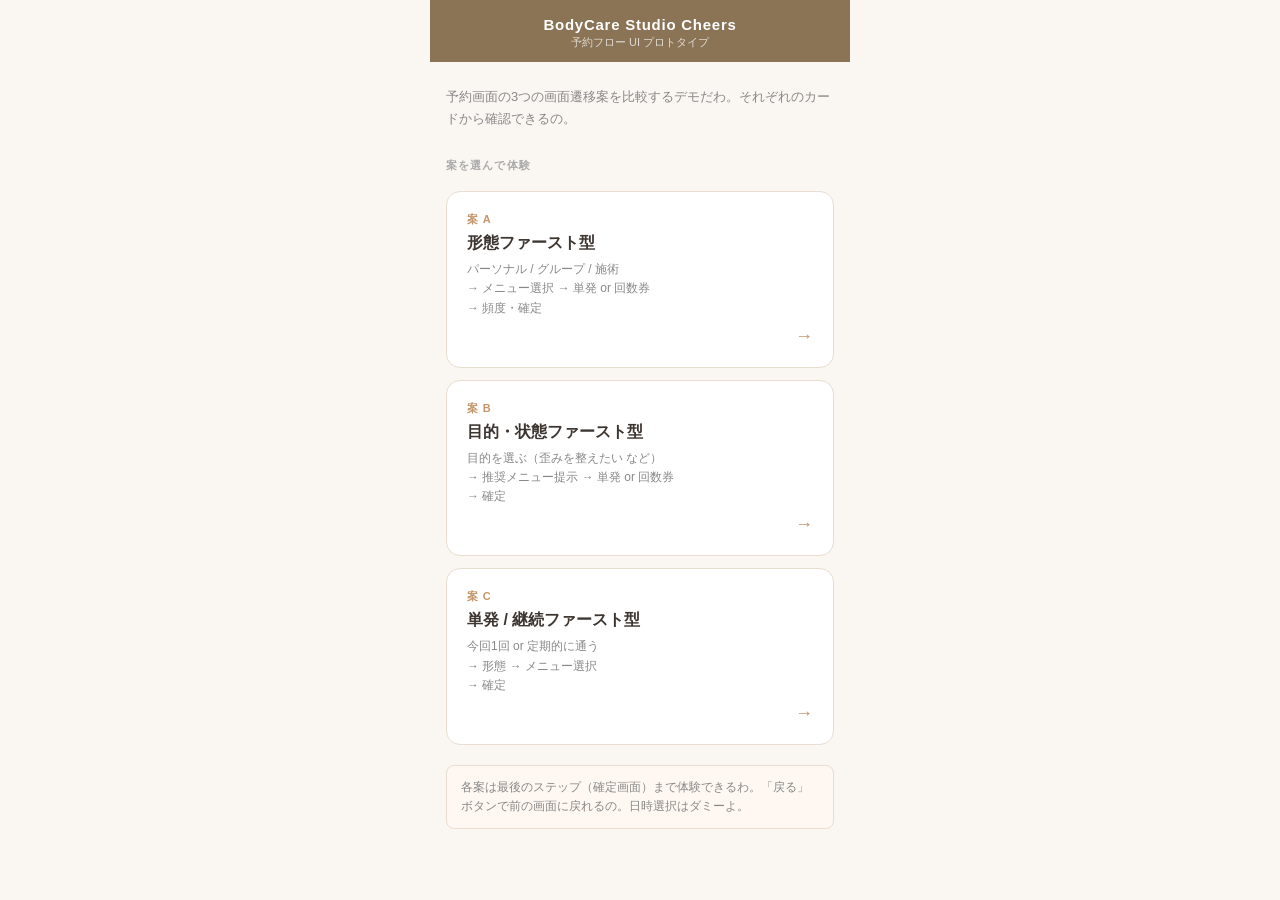
==== index.html @ 17df6237 "feat: 予約フロー UI プロトタイプ 3案を初期実装 案A（形態ファースト）・案B（目的ファースト）・案C（単発/継続ファースト）の 3種類の画面遷移デモを純 HTML+CSS+JS で実装。 " ====
<!DOCTYPE html>
<html lang="ja">
<head>
<meta charset="UTF-8">
<meta name="viewport" content="width=device-width, initial-scale=1.0">
<title>予約フロー比較 | BodyCare Studio Cheers</title>
<link rel="stylesheet" href="style.css">
<style>
  .index-intro {
    font-size: 13px;
    color: #888;
    line-height: 1.7;
    margin-bottom: 4px;
  }
  .section-label {
    font-size: 11px;
    font-weight: 700;
    letter-spacing: 0.1em;
    color: #aaa;
    padding: 12px 0 6px;
  }
</style>
</head>
<body>
<div class="app">
  <div class="header">
    <h1>BodyCare Studio Cheers</h1>
    <div class="subtitle">予約フロー UI プロトタイプ</div>
  </div>

  <div class="screen active" style="padding-top:24px;">
    <p class="index-intro">
      予約画面の3つの画面遷移案を比較するデモだわ。それぞれのカードから確認できるの。
    </p>

    <div class="section-label">案を選んで体験</div>

    <a href="plan-a.html" class="plan-card">
      <div class="plan-label">案 A</div>
      <div class="plan-title">形態ファースト型</div>
      <div class="plan-flow">
        パーソナル / グループ / 施術<br>
        → メニュー選択 → 単発 or 回数券<br>
        → 頻度・確定
      </div>
      <div class="plan-arrow">→</div>
    </a>

    <a href="plan-b.html" class="plan-card">
      <div class="plan-label">案 B</div>
      <div class="plan-title">目的・状態ファースト型</div>
      <div class="plan-flow">
        目的を選ぶ（歪みを整えたい など）<br>
        → 推奨メニュー提示 → 単発 or 回数券<br>
        → 確定
      </div>
      <div class="plan-arrow">→</div>
    </a>

    <a href="plan-c.html" class="plan-card">
      <div class="plan-label">案 C</div>
      <div class="plan-title">単発 / 継続ファースト型</div>
      <div class="plan-flow">
        今回1回 or 定期的に通う<br>
        → 形態 → メニュー選択<br>
        → 確定
      </div>
      <div class="plan-arrow">→</div>
    </a>

    <div class="notice" style="margin-top:8px;">
      各案は最後のステップ（確定画面）まで体験できるわ。「戻る」ボタンで前の画面に戻れるの。日時選択はダミーよ。
    </div>
  </div>
</div>
</body>
</html>
---- style.css ----
/* ===== CSS Custom Properties ===== */
:root {
  --bg:       #FAF7F2;
  --primary:  #8B7355;
  --accent:   #C4956A;
  --text:     #3D3530;
  --card-bg:  #FFFFFF;
  --border:   #E8DDD0;
  --done:     #A8C5A0;
  --danger:   #C97B6B;
  --shadow:   0 2px 8px rgba(61,53,48,0.08);
}

/* ===== Reset ===== */
*, *::before, *::after { box-sizing: border-box; margin: 0; padding: 0; }

body {
  font-family: 'Hiragino Sans', 'Noto Sans JP', sans-serif;
  background: var(--bg);
  color: var(--text);
  min-height: 100vh;
}

/* ===== App Shell ===== */
.app {
  max-width: 420px;
  margin: 0 auto;
  min-height: 100vh;
  display: flex;
  flex-direction: column;
  background: var(--bg);
}

/* ===== Header ===== */
.header {
  background: var(--primary);
  color: #fff;
  padding: 16px 20px 12px;
  text-align: center;
}
.header h1 {
  font-size: 15px;
  font-weight: 600;
  letter-spacing: 0.05em;
}
.header .subtitle {
  font-size: 11px;
  opacity: 0.75;
  margin-top: 2px;
}

/* ===== Step Indicator ===== */
.step-indicator {
  display: flex;
  align-items: center;
  padding: 14px 20px;
  background: #fff;
  border-bottom: 1px solid var(--border);
  gap: 0;
}
.step-dot {
  width: 28px;
  height: 28px;
  border-radius: 50%;
  background: var(--border);
  color: #aaa;
  font-size: 12px;
  font-weight: 700;
  display: flex;
  align-items: center;
  justify-content: center;
  flex-shrink: 0;
  transition: background 0.2s, color 0.2s;
}
.step-dot.active {
  background: var(--accent);
  color: #fff;
}
.step-dot.done {
  background: var(--done);
  color: #fff;
}
.step-line {
  flex: 1;
  height: 2px;
  background: var(--border);
  transition: background 0.2s;
}
.step-line.done {
  background: var(--done);
}

/* ===== Screen / Content ===== */
.screen {
  display: none;
  flex-direction: column;
  flex: 1;
  padding: 20px 16px;
  gap: 12px;
  animation: fadeIn 0.2s ease;
}
.screen.active {
  display: flex;
}
@keyframes fadeIn {
  from { opacity: 0; transform: translateY(6px); }
  to   { opacity: 1; transform: translateY(0); }
}

.screen-title {
  font-size: 16px;
  font-weight: 700;
  color: var(--text);
  margin-bottom: 4px;
}
.screen-sub {
  font-size: 12px;
  color: #888;
  margin-top: -8px;
  margin-bottom: 4px;
}

/* ===== Cards ===== */
.card {
  background: var(--card-bg);
  border: 1.5px solid var(--border);
  border-radius: 12px;
  padding: 16px;
  cursor: pointer;
  transition: border-color 0.15s, box-shadow 0.15s, background 0.15s;
  user-select: none;
  -webkit-tap-highlight-color: transparent;
}
.card:hover, .card:active {
  border-color: var(--accent);
  box-shadow: var(--shadow);
}
.card.selected {
  border-color: var(--accent);
  background: #FFF8F2;
}

.card-title {
  font-size: 14px;
  font-weight: 600;
  color: var(--text);
  line-height: 1.4;
}
.card-desc {
  font-size: 12px;
  color: #888;
  margin-top: 4px;
  line-height: 1.5;
}
.card-icon {
  font-size: 28px;
  margin-bottom: 8px;
  display: block;
}
.card-row {
  display: flex;
  justify-content: space-between;
  align-items: center;
  gap: 8px;
}

/* ===== Price Badge ===== */
.price-badge {
  display: inline-block;
  background: var(--bg);
  border: 1px solid var(--border);
  border-radius: 20px;
  padding: 2px 10px;
  font-size: 13px;
  font-weight: 700;
  color: var(--primary);
  white-space: nowrap;
}
.price-unit {
  font-size: 10px;
  color: #aaa;
  margin-top: 2px;
}

/* ===== Tag ===== */
.tag {
  display: inline-block;
  font-size: 10px;
  padding: 2px 8px;
  border-radius: 20px;
  font-weight: 600;
  letter-spacing: 0.03em;
}
.tag-personal  { background: #F0EBE3; color: var(--primary); }
.tag-group     { background: #E8F0E8; color: #5A7D5A; }
.tag-massage   { background: #F0E8F0; color: #7D5A7D; }
.tag-first     { background: #FFF0E0; color: #C4956A; }

/* ===== Buttons ===== */
.btn-primary {
  display: block;
  width: 100%;
  padding: 16px;
  background: var(--accent);
  color: #fff;
  border: none;
  border-radius: 12px;
  font-size: 15px;
  font-weight: 700;
  cursor: pointer;
  text-align: center;
  transition: background 0.15s, transform 0.1s;
  letter-spacing: 0.05em;
}
.btn-primary:hover  { background: #b5834f; }
.btn-primary:active { transform: scale(0.98); }
.btn-primary:disabled {
  background: var(--border);
  color: #aaa;
  cursor: default;
}

.btn-back {
  display: inline-flex;
  align-items: center;
  gap: 4px;
  background: none;
  border: none;
  color: var(--primary);
  font-size: 13px;
  cursor: pointer;
  padding: 4px 0;
  opacity: 0.8;
}
.btn-back:hover { opacity: 1; }

/* ===== Confirm Box ===== */
.confirm-box {
  background: #fff;
  border: 1.5px solid var(--border);
  border-radius: 12px;
  padding: 16px;
}
.confirm-row {
  display: flex;
  justify-content: space-between;
  padding: 8px 0;
  font-size: 13px;
  border-bottom: 1px solid var(--border);
}
.confirm-row:last-child { border-bottom: none; }
.confirm-label { color: #888; }
.confirm-value { font-weight: 600; color: var(--text); text-align: right; }

/* ===== Notice ===== */
.notice {
  background: #FFF8F2;
  border: 1px solid var(--border);
  border-radius: 8px;
  padding: 12px 14px;
  font-size: 12px;
  color: #888;
  line-height: 1.6;
}

/* ===== Success ===== */
.success-icon {
  font-size: 52px;
  text-align: center;
  display: block;
  margin: 8px 0;
}
.success-title {
  font-size: 18px;
  font-weight: 700;
  text-align: center;
  color: var(--primary);
}
.success-sub {
  font-size: 13px;
  text-align: center;
  color: #888;
  line-height: 1.6;
}

/* ===== Index Page ===== */
.plan-card {
  background: var(--card-bg);
  border: 1.5px solid var(--border);
  border-radius: 14px;
  padding: 20px;
  text-decoration: none;
  color: var(--text);
  display: block;
  transition: border-color 0.15s, box-shadow 0.15s;
}
.plan-card:hover {
  border-color: var(--accent);
  box-shadow: var(--shadow);
}
.plan-card .plan-label {
  font-size: 11px;
  font-weight: 700;
  letter-spacing: 0.08em;
  color: var(--accent);
  margin-bottom: 6px;
}
.plan-card .plan-title {
  font-size: 16px;
  font-weight: 700;
  margin-bottom: 6px;
}
.plan-card .plan-flow {
  font-size: 12px;
  color: #888;
  line-height: 1.6;
}
.plan-card .plan-arrow {
  text-align: right;
  font-size: 18px;
  color: var(--accent);
  margin-top: 8px;
}

/* ===== Spacer ===== */
.spacer { flex: 1; }

/* ===== Frequency Grid ===== */
.freq-grid {
  display: grid;
  grid-template-columns: 1fr 1fr;
  gap: 10px;
}

/* ===== Recommended Badge ===== */
.recommended {
  font-size: 10px;
  font-weight: 700;
  background: var(--accent);
  color: #fff;
  padding: 2px 8px;
  border-radius: 20px;
  margin-left: 6px;
  vertical-align: middle;
}
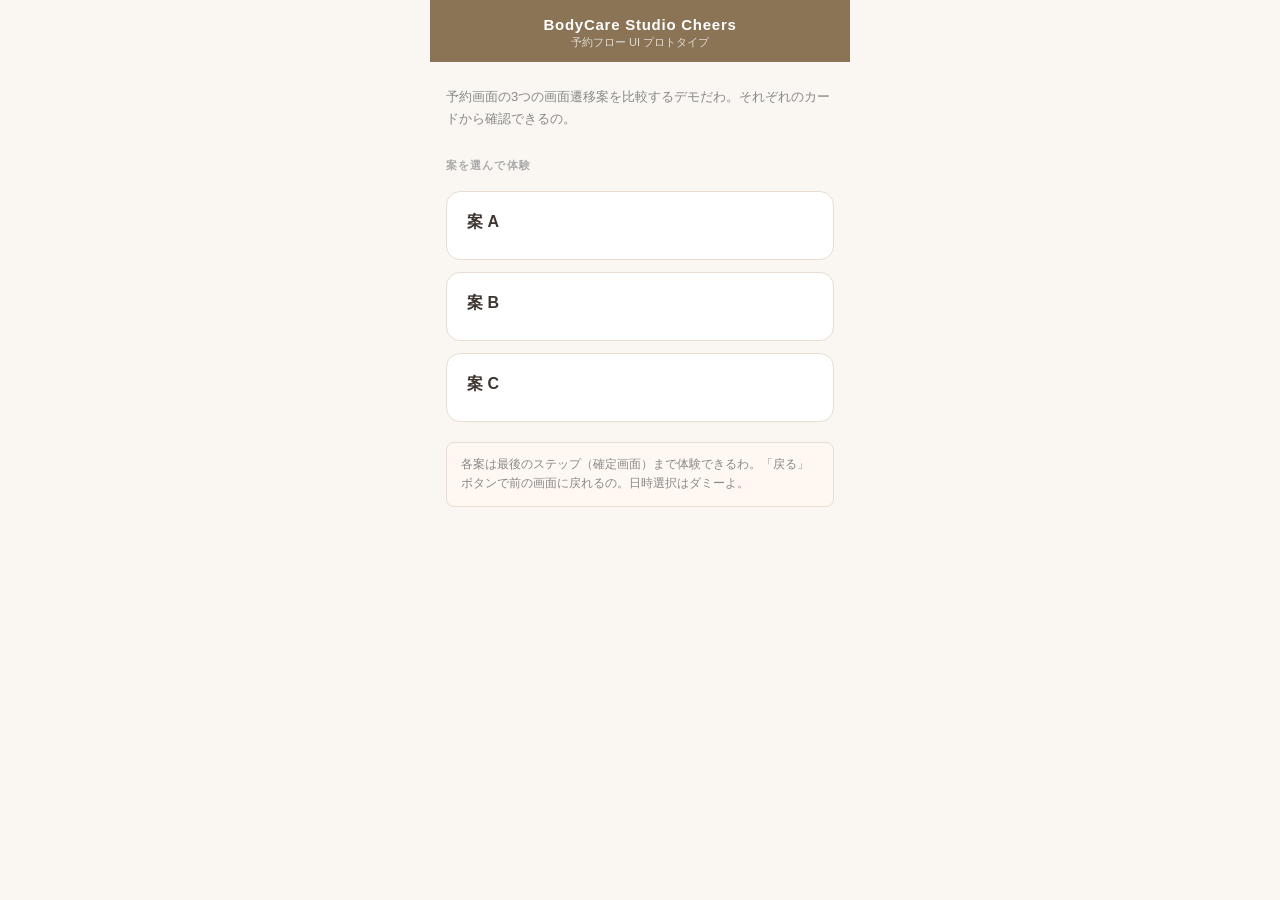
==== commit 8334f120: "feat: indexカードをシンプル化、確定ボタンをstores.jpへの動線に変更 - index.html: 案A/B/Cのカードから説明文を削除しラベルのみに - plan-a/b/c: ヘッ" ====
--- a/index.html
+++ b/index.html
@@ -36,36 +36,15 @@
     <div class="section-label">案を選んで体験</div>
 
     <a href="plan-a.html" class="plan-card">
-      <div class="plan-label">案 A</div>
-      <div class="plan-title">形態ファースト型</div>
-      <div class="plan-flow">
-        パーソナル / グループ / 施術<br>
-        → メニュー選択 → 単発 or 回数券<br>
-        → 頻度・確定
-      </div>
-      <div class="plan-arrow">→</div>
+      <div class="plan-title">案 A</div>
     </a>
 
     <a href="plan-b.html" class="plan-card">
-      <div class="plan-label">案 B</div>
-      <div class="plan-title">目的・状態ファースト型</div>
-      <div class="plan-flow">
-        目的を選ぶ（歪みを整えたい など）<br>
-        → 推奨メニュー提示 → 単発 or 回数券<br>
-        → 確定
-      </div>
-      <div class="plan-arrow">→</div>
+      <div class="plan-title">案 B</div>
     </a>
 
     <a href="plan-c.html" class="plan-card">
-      <div class="plan-label">案 C</div>
-      <div class="plan-title">単発 / 継続ファースト型</div>
-      <div class="plan-flow">
-        今回1回 or 定期的に通う<br>
-        → 形態 → メニュー選択<br>
-        → 確定
-      </div>
-      <div class="plan-arrow">→</div>
+      <div class="plan-title">案 C</div>
     </a>
 
     <div class="notice" style="margin-top:8px;">
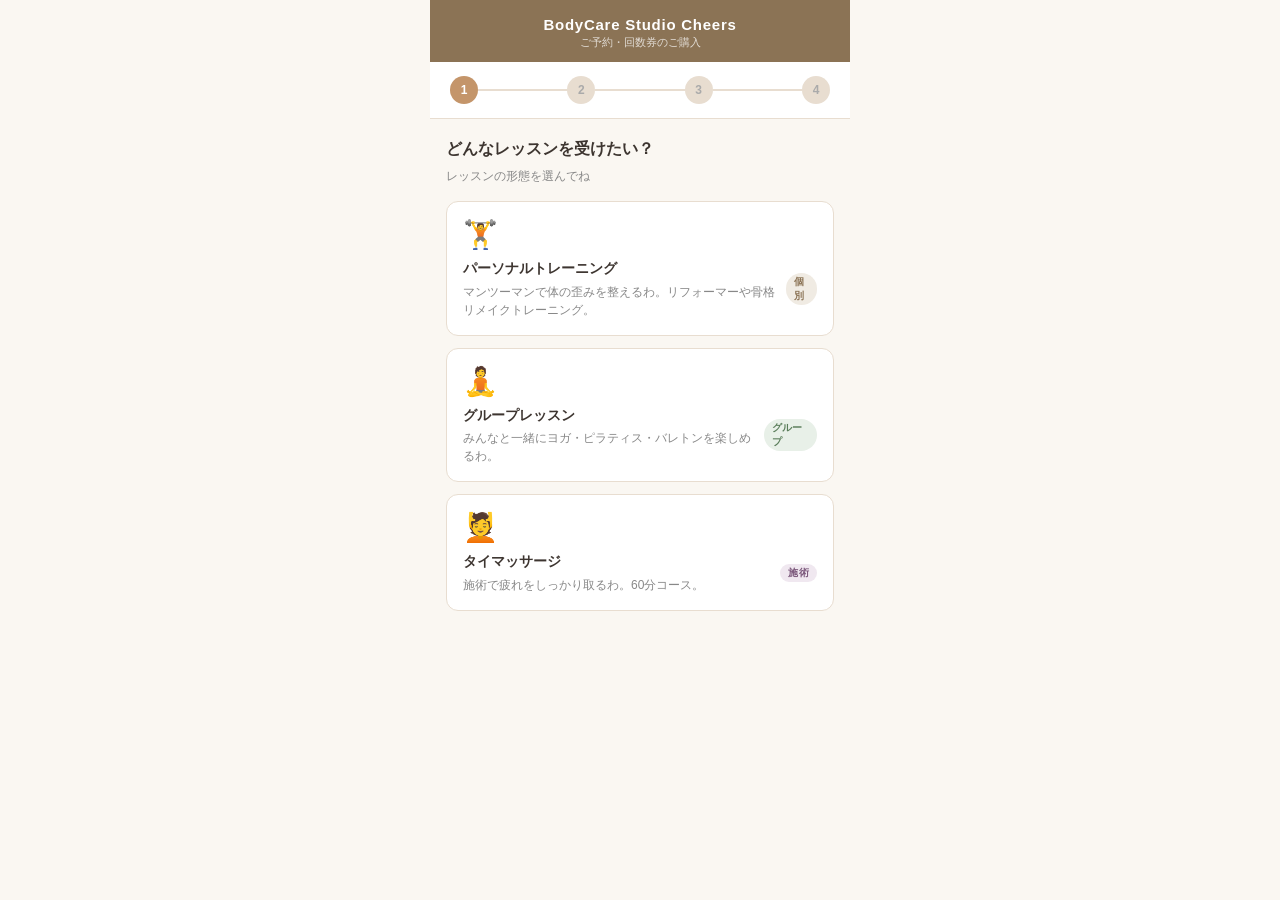
==== commit fad103b0: "refactor: 案Aをindexに昇格、B/CをoldにリネームA採用のため index.html を案Aの内容に置き換え。 ヘッダーサブタイトルを「ご予約・回数券のご購入」に変更。 plan-b" ====
--- a/index.html
+++ b/index.html
@@ -3,54 +3,346 @@
 <head>
 <meta charset="UTF-8">
 <meta name="viewport" content="width=device-width, initial-scale=1.0">
-<title>予約フロー比較 | BodyCare Studio Cheers</title>
+<title>ご予約 | BodyCare Studio Cheers</title>
 <link rel="stylesheet" href="style.css">
-<style>
-  .index-intro {
-    font-size: 13px;
-    color: #888;
-    line-height: 1.7;
-    margin-bottom: 4px;
-  }
-  .section-label {
-    font-size: 11px;
-    font-weight: 700;
-    letter-spacing: 0.1em;
-    color: #aaa;
-    padding: 12px 0 6px;
-  }
-</style>
 </head>
 <body>
 <div class="app">
   <div class="header">
     <h1>BodyCare Studio Cheers</h1>
-    <div class="subtitle">予約フロー UI プロトタイプ</div>
-  </div>
-
-  <div class="screen active" style="padding-top:24px;">
-    <p class="index-intro">
-      予約画面の3つの画面遷移案を比較するデモだわ。それぞれのカードから確認できるの。
-    </p>
-
-    <div class="section-label">案を選んで体験</div>
-
-    <a href="plan-a.html" class="plan-card">
-      <div class="plan-title">案 A</div>
-    </a>
-
-    <a href="plan-b.html" class="plan-card">
-      <div class="plan-title">案 B</div>
-    </a>
-
-    <a href="plan-c.html" class="plan-card">
-      <div class="plan-title">案 C</div>
-    </a>
-
-    <div class="notice" style="margin-top:8px;">
-      各案は最後のステップ（確定画面）まで体験できるわ。「戻る」ボタンで前の画面に戻れるの。日時選択はダミーよ。
-    </div>
+    <div class="subtitle">ご予約・回数券のご購入</div>
+  </div>
+
+  <div class="step-indicator" id="stepBar">
+    <div class="step-dot active" id="sd1">1</div>
+    <div class="step-line" id="sl1"></div>
+    <div class="step-dot" id="sd2">2</div>
+    <div class="step-line" id="sl2"></div>
+    <div class="step-dot" id="sd3">3</div>
+    <div class="step-line" id="sl3"></div>
+    <div class="step-dot" id="sd4">4</div>
+  </div>
+
+  <!-- ① 形態選択 -->
+  <div class="screen active" id="s1">
+    <p class="screen-title">どんなレッスンを受けたい？</p>
+    <p class="screen-sub">レッスンの形態を選んでね</p>
+
+    <div class="card" onclick="selectType('personal')">
+      <span class="card-icon">🏋️</span>
+      <div class="card-row">
+        <div>
+          <div class="card-title">パーソナルトレーニング</div>
+          <div class="card-desc">マンツーマンで体の歪みを整えるわ。リフォーマーや骨格リメイクトレーニング。</div>
+        </div>
+        <span class="tag tag-personal">個別</span>
+      </div>
+    </div>
+
+    <div class="card" onclick="selectType('group')">
+      <span class="card-icon">🧘</span>
+      <div class="card-row">
+        <div>
+          <div class="card-title">グループレッスン</div>
+          <div class="card-desc">みんなと一緒にヨガ・ピラティス・バレトンを楽しめるわ。</div>
+        </div>
+        <span class="tag tag-group">グループ</span>
+      </div>
+    </div>
+
+    <div class="card" onclick="selectType('massage')">
+      <span class="card-icon">💆</span>
+      <div class="card-row">
+        <div>
+          <div class="card-title">タイマッサージ</div>
+          <div class="card-desc">施術で疲れをしっかり取るわ。60分コース。</div>
+        </div>
+        <span class="tag tag-massage">施術</span>
+      </div>
+    </div>
+  </div>
+
+  <!-- ② メニュー選択（パーソナル） -->
+  <div class="screen" id="s2-personal">
+    <button class="btn-back" onclick="goTo('s1', 1)">← 戻る</button>
+    <p class="screen-title">メニューを選んでね</p>
+    <p class="screen-sub">パーソナルトレーニング</p>
+
+    <div class="card" onclick="selectMenu('premium', 'パーソナルプレミアム90分', '9,000円', '8,000円〜')">
+      <div class="card-row">
+        <div>
+          <div class="card-title">プレミアム 90分</div>
+          <div class="card-desc">リフォーマー＋骨格リメイク。本格的に体を変えたい方向け。</div>
+        </div>
+      </div>
+      <div class="card-row" style="margin-top:10px;">
+        <span class="tag tag-personal">マンツーマン</span>
+        <span class="price-badge">9,000円〜</span>
+      </div>
+    </div>
+
+    <div class="card" onclick="selectMenu('standard', 'パーソナルスタンダード60分', '7,000円', '6,000円〜')">
+      <div class="card-row">
+        <div>
+          <div class="card-title">スタンダード 60分</div>
+          <div class="card-desc">骨格リメイクトレーニング。まず試してみたい方にも。</div>
+        </div>
+      </div>
+      <div class="card-row" style="margin-top:10px;">
+        <span class="tag tag-personal">マンツーマン</span>
+        <span class="price-badge">7,000円〜</span>
+      </div>
+    </div>
+  </div>
+
+  <!-- ② メニュー選択（グループ） -->
+  <div class="screen" id="s2-group">
+    <button class="btn-back" onclick="goTo('s1', 1)">← 戻る</button>
+    <p class="screen-title">プログラムを選んでね</p>
+    <p class="screen-sub">グループレッスン（各 2,200円〜）</p>
+
+    <div class="card" onclick="selectMenu('yoga', 'リラックスヨガ', '2,200円', '1,800円〜')">
+      <span class="card-icon">🧘</span>
+      <div class="card-title">リラックスヨガ</div>
+      <div class="card-desc">呼吸と伸びでリラックス。初心者でも大丈夫よ。</div>
+      <div class="card-row" style="margin-top:10px;">
+        <span class="tag tag-group">グループ</span>
+        <span class="price-badge">2,200円〜</span>
+      </div>
+    </div>
+
+    <div class="card" onclick="selectMenu('pilates', 'オトナピラティス', '2,200円', '1,800円〜')">
+      <span class="card-icon">🤸</span>
+      <div class="card-title">オトナピラティス</div>
+      <div class="card-desc">マットピラティス。体幹を整えたい方に。</div>
+      <div class="card-row" style="margin-top:10px;">
+        <span class="tag tag-group">グループ</span>
+        <span class="price-badge">2,200円〜</span>
+      </div>
+    </div>
+
+    <div class="card" onclick="selectMenu('barre', 'バレトン', '2,200円', '1,800円〜')">
+      <span class="card-icon">💃</span>
+      <div class="card-title">バレトン</div>
+      <div class="card-desc">バレエ×ピラティス×ヨガの融合。優雅に引き締めるわ。</div>
+      <div class="card-row" style="margin-top:10px;">
+        <span class="tag tag-group">グループ</span>
+        <span class="price-badge">2,200円〜</span>
+      </div>
+    </div>
+  </div>
+
+  <!-- ③ 単発 or 回数券 -->
+  <div class="screen" id="s3">
+    <button class="btn-back" onclick="goToStep2Back()">← 戻る</button>
+    <p class="screen-title">ご利用方法を選んでね</p>
+    <p class="screen-sub" id="s3-menu-name"></p>
+
+    <div class="card" onclick="selectUsage('single')">
+      <span class="card-icon">✨</span>
+      <div class="card-title">今回1回だけ予約する</div>
+      <div class="card-desc">まず体験してみたい方・予定が不定期な方に。当日・クレジット払い対応。</div>
+      <div style="margin-top:10px;">
+        <span class="price-badge" id="single-price">—</span>
+        <span class="price-unit">1回料金</span>
+      </div>
+    </div>
+
+    <div class="card" id="ticket-card" onclick="selectUsage('ticket')">
+      <span class="card-icon">🎟️</span>
+      <div class="card-title">回数券を購入して通う</div>
+      <div class="card-desc">定期的に通うほどお得になるわ。まとめて購入で1回あたりの料金が下がるの。</div>
+      <div style="margin-top:10px;">
+        <span class="price-badge" id="ticket-price">—</span>
+        <span class="price-unit">1回あたり（最安）</span>
+      </div>
+    </div>
+  </div>
+
+  <!-- ④ 回数券：頻度選択 -->
+  <div class="screen" id="s4-ticket">
+    <button class="btn-back" onclick="goTo('s3', 3)">← 戻る</button>
+    <p class="screen-title">月に何回通う？</p>
+    <p class="screen-sub" id="s4-ticket-sub"></p>
+    <div class="freq-grid" id="freqGrid"></div>
+  </div>
+
+  <!-- ⑤ 確定 -->
+  <div class="screen" id="s5">
+    <button class="btn-back" onclick="goToS4Back()">← 戻る</button>
+    <p class="screen-title">内容を確認してね</p>
+
+    <div class="confirm-box">
+      <div class="confirm-row">
+        <span class="confirm-label">メニュー</span>
+        <span class="confirm-value" id="cf-menu">—</span>
+      </div>
+      <div class="confirm-row">
+        <span class="confirm-label">ご利用</span>
+        <span class="confirm-value" id="cf-usage">—</span>
+      </div>
+      <div class="confirm-row">
+        <span class="confirm-label">料金</span>
+        <span class="confirm-value" id="cf-price">—</span>
+      </div>
+      <div class="confirm-row" id="cf-date-row" style="display:none;">
+        <span class="confirm-label">日時</span>
+        <span class="confirm-value" id="cf-date">—</span>
+      </div>
+    </div>
+
+    <button class="btn-primary" id="confirm-btn" onclick="goToStore()">この内容で予約する（予約ページへ）</button>
   </div>
 </div>
+
+<script>
+const state = { type: '', menuKey: '', menuName: '', singlePrice: '', ticketBestPrice: '', usage: '', freqName: '', freqPrice: '' }
+
+const BASE_RESERVE = 'https://bodycarestudiocheers.stores.jp/reserve/f3275c5ca86ccd75c033/'
+const BASE_PRODUCT = 'https://bodycarestudiocheers.stores.jp/reserve/f3275c5ca86ccd75c033/products/'
+const HASH = '#pageContent'
+const SINGLE_URLS = {
+  premium:  BASE_RESERVE + '2707637' + HASH,
+  standard: BASE_RESERVE + '1346461' + HASH,
+  yoga:     BASE_RESERVE + '3222074' + HASH,
+  pilates:  BASE_RESERVE + '4973648' + HASH,
+  barre:    BASE_RESERVE + '4390043' + HASH,
+  massage:  BASE_RESERVE + '3804065' + HASH,
+}
+const TICKET_IDS = {
+  premium:  { '月4回': '446017', '月3回': '336649', '月2回': '373376', '月1回': '571645' },
+  standard: { '月4回': '419793', '月3回': '104664', '月2回': '114412', '月1回': '305451' },
+  yoga:     { '月5回': '130071', '月3回': '526487', '月1回': '569661' },
+  pilates:  { '月5回': '130071', '月3回': '526487', '月1回': '569661' },
+  barre:    { '月5回': '130071', '月3回': '526487', '月1回': '569661' },
+  massage:  { '1回': '393994' },
+}
+const TICKET_DATA = {
+  premium:  [ {label:'月4回', price:'32,000円', unit:'8,000円/回'}, {label:'月3回', price:'24,900円', unit:'8,300円/回'}, {label:'月2回', price:'17,000円', unit:'8,500円/回'}, {label:'月1回', price:'9,000円', unit:'9,000円/回'} ],
+  standard: [ {label:'月4回', price:'24,000円', unit:'6,000円/回'}, {label:'月3回', price:'18,900円', unit:'6,300円/回'}, {label:'月2回', price:'13,000円', unit:'6,500円/回'}, {label:'月1回', price:'7,000円', unit:'7,000円/回'} ],
+  yoga:     [ {label:'月5回', price:'9,000円', unit:'1,800円/回'}, {label:'月3回', price:'6,000円', unit:'2,000円/回'}, {label:'月1回', price:'2,200円', unit:'2,200円/回'} ],
+  pilates:  [ {label:'月5回', price:'9,000円', unit:'1,800円/回'}, {label:'月3回', price:'6,000円', unit:'2,000円/回'}, {label:'月1回', price:'2,200円', unit:'2,200円/回'} ],
+  barre:    [ {label:'月5回', price:'9,000円', unit:'1,800円/回'}, {label:'月3回', price:'6,000円', unit:'2,000円/回'}, {label:'月1回', price:'2,200円', unit:'2,200円/回'} ],
+  massage:  [ {label:'1回', price:'6,000円', unit:'6,000円/回'} ],
+}
+
+function updateStepBar(active) {
+  for (let i = 1; i <= 4; i++) {
+    const dot = document.getElementById('sd' + i)
+    const line = document.getElementById('sl' + i)
+    dot.className = 'step-dot' + (i < active ? ' done' : i === active ? ' active' : '')
+    if (line) line.className = 'step-line' + (i < active ? ' done' : '')
+  }
+}
+
+function goTo(screenId, step) {
+  document.querySelectorAll('.screen').forEach(s => s.classList.remove('active'))
+  document.getElementById(screenId).classList.add('active')
+  updateStepBar(step)
+}
+
+function selectType(type) {
+  state.type = type
+  if (type === 'massage') {
+    state.menuKey = 'massage'
+    state.menuName = 'タイマッサージ60分'
+    state.singlePrice = '6,000円'
+    state.ticketBestPrice = '6,000円'
+    document.getElementById('s3-menu-name').textContent = 'タイマッサージ60分'
+    document.getElementById('single-price').textContent = '6,000円'
+    document.getElementById('ticket-price').textContent = '6,000円'
+    goTo('s3', 3)
+  } else {
+    goTo('s2-' + type, 2)
+  }
+}
+
+function selectMenu(key, name, singlePrice, ticketBestPrice) {
+  state.menuKey = key
+  state.menuName = name
+  state.singlePrice = singlePrice
+  state.ticketBestPrice = ticketBestPrice
+  document.getElementById('s3-menu-name').textContent = name
+  document.getElementById('single-price').textContent = singlePrice
+  document.getElementById('ticket-price').textContent = ticketBestPrice + '/回'
+  goTo('s3', 3)
+}
+
+function goToStep2Back() {
+  if (state.type === 'massage') goTo('s1', 1)
+  else goTo('s2-' + state.type, 2)
+}
+
+function selectUsage(usage) {
+  state.usage = usage
+  if (usage === 'single') {
+    buildConfirm()
+    goTo('s5', 4)
+  } else {
+    buildFreqGrid()
+    document.getElementById('s4-ticket-sub').textContent = state.menuName + 'の月謝プラン'
+    goTo('s4-ticket', 4)
+  }
+}
+
+function buildFreqGrid() {
+  const grid = document.getElementById('freqGrid')
+  grid.innerHTML = ''
+  const tickets = TICKET_DATA[state.menuKey] || []
+  tickets.forEach((t, i) => {
+    const el = document.createElement('div')
+    el.className = 'card'
+    el.style.textAlign = 'center'
+    el.innerHTML = `
+      ${i === 0 ? '<span class="recommended">お得</span>' : ''}
+      <div class="card-title" style="font-size:15px;">${t.label}</div>
+      <div class="price-badge" style="margin-top:8px;">${t.price}</div>
+      <div class="price-unit">${t.unit}</div>
+    `
+    el.onclick = () => selectFreq(t.label, t.price)
+    grid.appendChild(el)
+  })
+}
+
+function selectFreq(label, price) {
+  state.freqName = label
+  state.freqPrice = price
+  buildConfirm()
+  goTo('s5', 5)
+}
+
+function buildConfirm() {
+  document.getElementById('cf-menu').textContent = state.menuName
+  document.getElementById('cf-date-row').style.display = 'none'
+  const btn = document.getElementById('confirm-btn')
+  if (state.usage === 'single') {
+    document.getElementById('cf-usage').textContent = '単発予約'
+    document.getElementById('cf-price').textContent = state.singlePrice
+    btn.textContent = 'この内容で予約する（予約ページへ）'
+  } else {
+    document.getElementById('cf-usage').textContent = '回数券（' + state.freqName + '）'
+    document.getElementById('cf-price').textContent = state.freqPrice
+    btn.textContent = 'チケットを購入する（購入ページへ）'
+  }
+}
+
+function goToS4Back() {
+  if (state.usage === 'single') goTo('s3', 3)
+  else goTo('s4-ticket', 4)
+}
+
+function goToStore() {
+  let url
+  if (state.usage === 'single') {
+    url = SINGLE_URLS[state.menuKey]
+  } else {
+    const id = (TICKET_IDS[state.menuKey] || {})[state.freqName]
+    url = id ? BASE_PRODUCT + id + HASH : null
+  }
+  if (url) window.open(url, '_blank')
+}
+
+updateStepBar(1)
+</script>
 </body>
 </html>
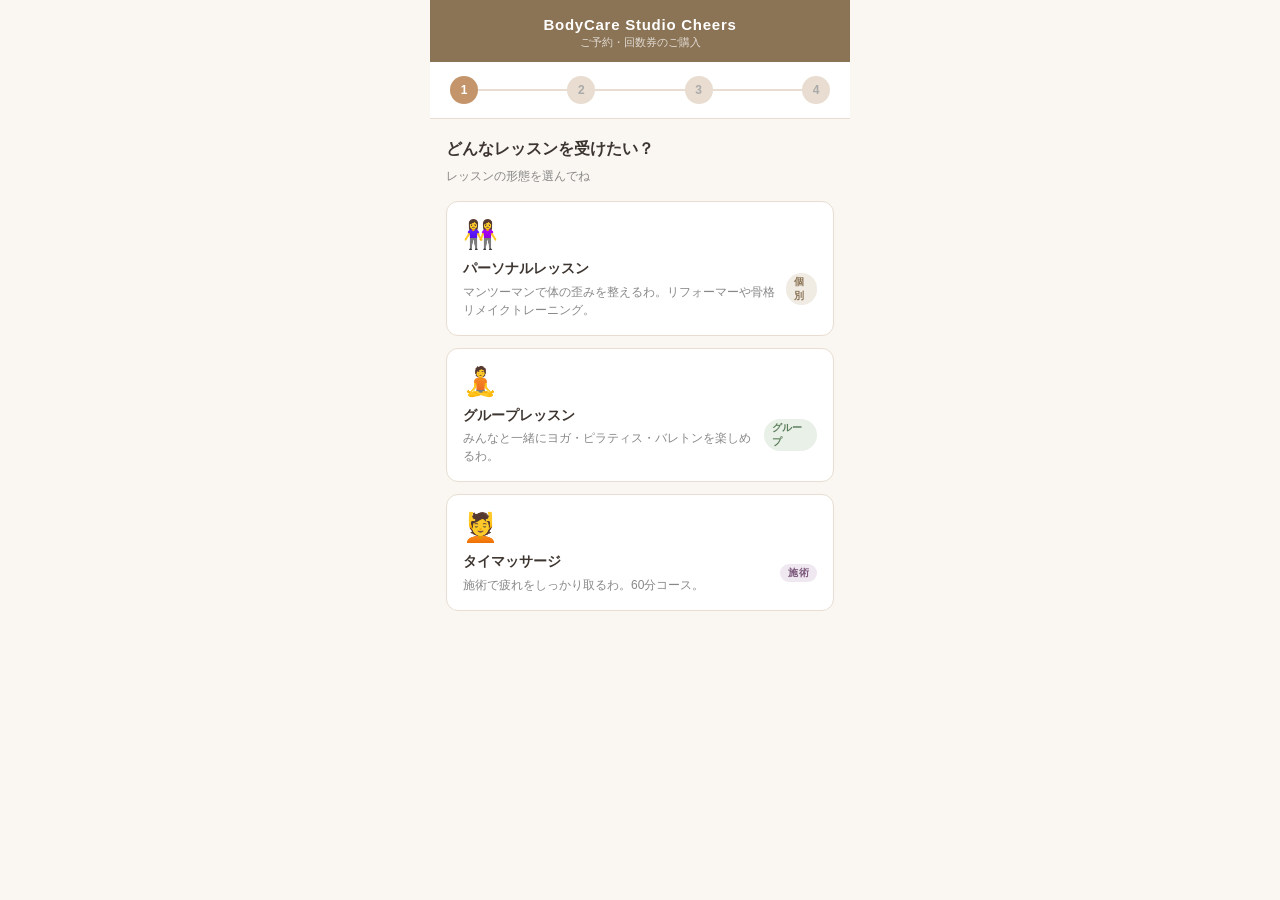
==== commit 4fe83dfe: "fix: パーソナルトレーニング→パーソナルレッスンに変更、絵文字も🏋️→👭 Co-Authored-By: Claude Sonnet 4.6 <noreply@anthropic.com>" ====
--- a/index.html
+++ b/index.html
@@ -29,10 +29,10 @@
     <p class="screen-sub">レッスンの形態を選んでね</p>
 
     <div class="card" onclick="selectType('personal')">
-      <span class="card-icon">🏋️</span>
-      <div class="card-row">
-        <div>
-          <div class="card-title">パーソナルトレーニング</div>
+      <span class="card-icon">👭</span>
+      <div class="card-row">
+        <div>
+          <div class="card-title">パーソナルレッスン</div>
           <div class="card-desc">マンツーマンで体の歪みを整えるわ。リフォーマーや骨格リメイクトレーニング。</div>
         </div>
         <span class="tag tag-personal">個別</span>
@@ -93,6 +93,11 @@
         <span class="price-badge">7,000円〜</span>
       </div>
     </div>
+
+    <div class="spacer"></div>
+    <div class="bottom-actions">
+      <button class="btn-secondary" onclick="resetToTop()">最初から選び直す</button>
+    </div>
   </div>
 
   <!-- ② メニュー選択（グループ） -->
@@ -129,6 +134,11 @@
         <span class="tag tag-group">グループ</span>
         <span class="price-badge">2,200円〜</span>
       </div>
+    </div>
+
+    <div class="spacer"></div>
+    <div class="bottom-actions">
+      <button class="btn-secondary" onclick="resetToTop()">最初から選び直す</button>
     </div>
   </div>
 
@@ -157,6 +167,11 @@
         <span class="price-unit">1回あたり（最安）</span>
       </div>
     </div>
+
+    <div class="spacer"></div>
+    <div class="bottom-actions">
+      <button class="btn-secondary" onclick="resetToTop()">最初から選び直す</button>
+    </div>
   </div>
 
   <!-- ④ 回数券：頻度選択 -->
@@ -165,6 +180,11 @@
     <p class="screen-title">月に何回通う？</p>
     <p class="screen-sub" id="s4-ticket-sub"></p>
     <div class="freq-grid" id="freqGrid"></div>
+
+    <div class="spacer"></div>
+    <div class="bottom-actions">
+      <button class="btn-secondary" onclick="resetToTop()">最初から選び直す</button>
+    </div>
   </div>
 
   <!-- ⑤ 確定 -->
@@ -191,7 +211,10 @@
       </div>
     </div>
 
-    <button class="btn-primary" id="confirm-btn" onclick="goToStore()">この内容で予約する（予約ページへ）</button>
+    <div class="bottom-actions">
+      <button class="btn-primary" id="confirm-btn" onclick="goToStore()">この内容で予約する（予約ページへ）</button>
+      <button class="btn-secondary" onclick="resetToTop()">最初から選び直す</button>
+    </div>
   </div>
 </div>
 
@@ -224,6 +247,11 @@
   pilates:  [ {label:'月5回', price:'9,000円', unit:'1,800円/回'}, {label:'月3回', price:'6,000円', unit:'2,000円/回'}, {label:'月1回', price:'2,200円', unit:'2,200円/回'} ],
   barre:    [ {label:'月5回', price:'9,000円', unit:'1,800円/回'}, {label:'月3回', price:'6,000円', unit:'2,000円/回'}, {label:'月1回', price:'2,200円', unit:'2,200円/回'} ],
   massage:  [ {label:'1回', price:'6,000円', unit:'6,000円/回'} ],
+}
+
+function resetToTop() {
+  Object.keys(state).forEach(k => state[k] = '')
+  goTo('s1', 1)
 }
 
 function updateStepBar(active) {
--- a/style.css
+++ b/style.css
@@ -234,6 +234,40 @@
 }
 .btn-back:hover { opacity: 1; }
 
+.btn-secondary {
+  display: block;
+  width: 100%;
+  padding: 16px;
+  background: #fff;
+  color: var(--primary);
+  border: 1.5px solid var(--border);
+  border-radius: 12px;
+  font-size: 15px;
+  font-weight: 600;
+  cursor: pointer;
+  text-align: center;
+  transition: border-color 0.15s, background 0.15s;
+  letter-spacing: 0.03em;
+}
+.btn-secondary:hover, .btn-secondary:active {
+  border-color: var(--primary);
+  background: var(--bg);
+}
+
+.nav-row {
+  display: flex;
+  justify-content: space-between;
+  align-items: center;
+}
+
+.bottom-actions {
+  display: flex;
+  flex-direction: column;
+  gap: 10px;
+  margin-top: 8px;
+  padding-top: 8px;
+}
+
 /* ===== Confirm Box ===== */
 .confirm-box {
   background: #fff;
